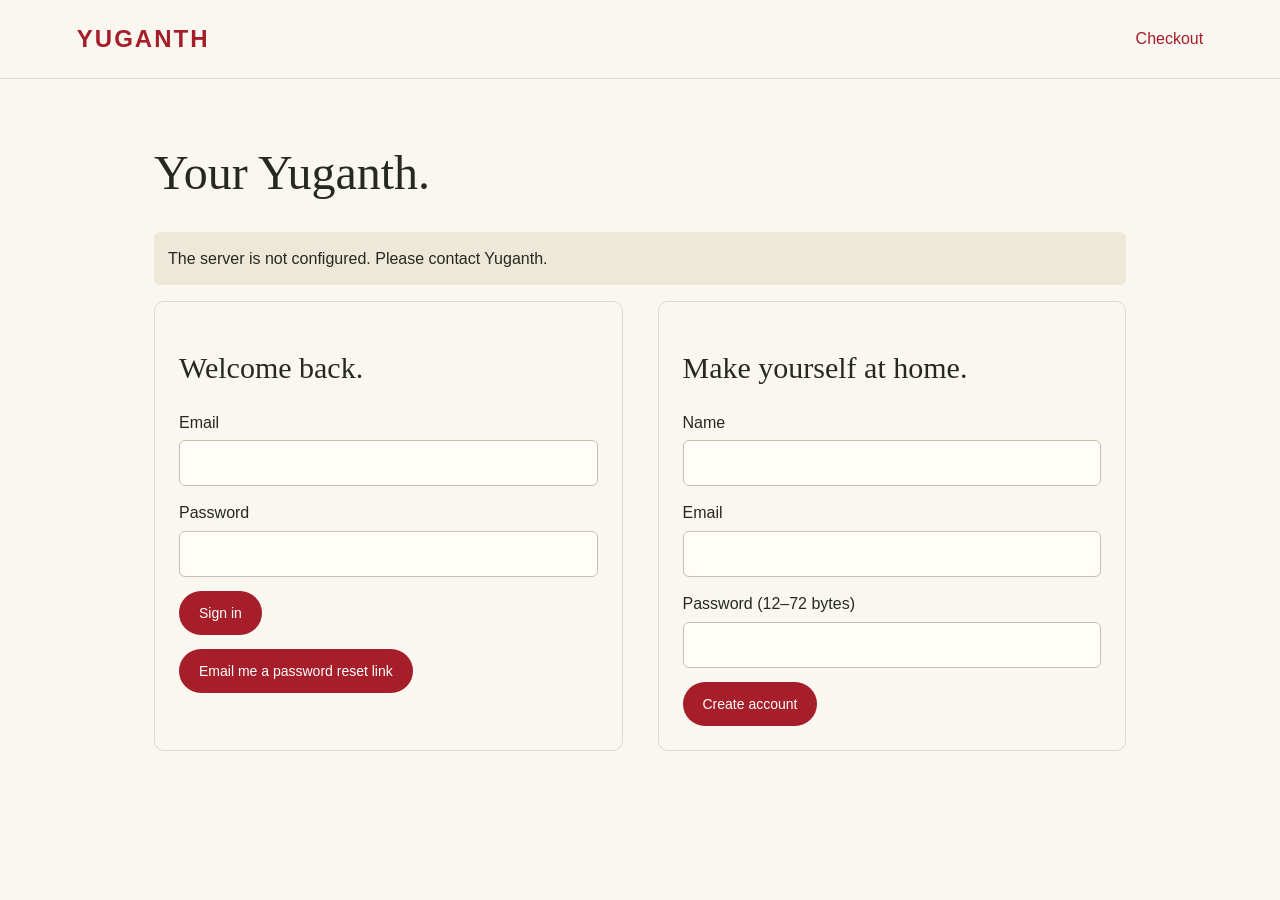
==== public/account.html @ 87b4c950 "Add responsive Yuganth storefront and PHP commerce backend handover" ====
<!doctype html><html lang="en"><head><meta charset="utf-8"><meta name="viewport" content="width=device-width,initial-scale=1"><meta name="robots" content="noindex"><title>Your account · Yuganth</title><link rel="stylesheet" href="assets/commerce.css"></head><body class="commerce-page"><header class="commerce-header"><a class="commerce-brand" href="index.html">YUGANTH</a><a href="checkout.html">Checkout</a></header><main class="commerce-main"><h1>Your Yuganth.</h1><p id="message" class="commerce-message" role="status" aria-live="polite"></p><div id="auth" class="commerce-columns"><section class="commerce-panel"><h2>Welcome back.</h2><form id="login"><label for="loginEmail">Email</label><input id="loginEmail" name="email" type="email" autocomplete="username" required><label for="loginPassword">Password</label><input id="loginPassword" name="password" type="password" autocomplete="current-password" minlength="12" maxlength="72" required><button>Sign in</button></form><button id="forgot">Email me a password reset link</button></section><section class="commerce-panel"><h2>Make yourself at home.</h2><form id="register"><label for="registerName">Name</label><input id="registerName" name="name" autocomplete="name" maxlength="120" required><label for="registerEmail">Email</label><input id="registerEmail" name="email" type="email" autocomplete="email" required><label for="registerPassword">Password (12–72 bytes)</label><input id="registerPassword" name="password" type="password" autocomplete="new-password" minlength="12" maxlength="72" required><button>Create account</button></form></section></div><form id="reset" class="commerce-panel" hidden><h2>Choose a new password.</h2><label for="newPassword">New password</label><input id="newPassword" name="password" type="password" autocomplete="new-password" minlength="12" maxlength="72" required><button>Save password</button></form><section id="profile" hidden><p id="greeting"></p><a id="adminLink" href="admin.html" hidden>Open store administration</a><button id="logout">Sign out</button><section class="commerce-panel" id="ordersSection"><h2>Your orders</h2><div id="orders"></div></section><section class="commerce-panel" id="addressesSection"><h2>Saved addresses</h2><div id="addresses"></div><form id="addressForm"><label for="addressName">Recipient name</label><input id="addressName" name="name" autocomplete="name" maxlength="120" required><label for="addressPhone">Mobile number</label><input id="addressPhone" name="phone" autocomplete="tel-national" inputmode="tel" pattern="[6-9][0-9]{9}" maxlength="10" required><label for="addressLine1">Address</label><input id="addressLine1" name="line1" autocomplete="address-line1" maxlength="200" required><label for="addressLine2">Address line 2</label><input id="addressLine2" name="line2" autocomplete="address-line2" maxlength="200"><label for="addressCity">City</label><input id="addressCity" name="city" autocomplete="address-level2" maxlength="100" required><label for="addressState">State</label><input id="addressState" name="state" autocomplete="address-level1" maxlength="100" required><label for="addressPincode">Postcode</label><input id="addressPincode" name="pincode" autocomplete="postal-code" inputmode="numeric" pattern="[1-9][0-9]{5}" maxlength="6" required><button>Save address</button></form></section></section></main><script src="assets/api.js"></script><script src="assets/account.js"></script></body></html>
---- public/assets/commerce.css ----
body.commerce-page{background:#faf7f0;color:#25291f;font:16px/1.6 Arial,sans-serif;margin:0}.commerce-page *{box-sizing:border-box}.commerce-header{display:flex;align-items:center;justify-content:space-between;padding:20px 6%;border-bottom:1px solid #dedacb;gap:20px}.commerce-header a{color:#a51e29;text-decoration:none}.commerce-brand{font-size:24px;font-weight:900;letter-spacing:2px}.commerce-main{max-width:1100px;margin:auto;padding:35px 5% 70px}.commerce-main h1{font:48px/1.1 Georgia,serif}.commerce-main h2{font:30px Georgia,serif}.commerce-main label{display:block;margin:14px 0 5px}.commerce-main input,.commerce-main select,.commerce-main textarea{display:block;width:100%;padding:12px;border:1px solid #c8c1b1;border-radius:6px;background:#fffdf8;font:16px Arial,sans-serif;min-height:46px}.commerce-main input[type=checkbox]{width:24px;min-height:24px}.commerce-main button,.commerce-main .button{display:inline-block;min-height:44px;background:#a51e29;color:white;border:0;border-radius:25px;padding:12px 20px;font:14px Arial,sans-serif;cursor:pointer;text-decoration:none;margin-top:14px}.commerce-main button:disabled{opacity:.45;cursor:not-allowed}.commerce-main a{color:#a51e29}.commerce-columns{display:grid;grid-template-columns:1fr 1fr;gap:35px}.commerce-panel{padding:24px;border:1px solid #dedacb;border-radius:10px;margin-bottom:24px}.commerce-message{padding:14px;background:#eee8d8;border-radius:6px;overflow-wrap:anywhere}.commerce-message:empty{display:none}.order-card{padding:18px 0;border-bottom:1px solid #d6cebc;overflow-wrap:anywhere}.line-row{display:flex;justify-content:space-between;gap:15px;padding:12px 0;border-bottom:1px solid #dedacb}.commerce-main .small{font-size:13px;color:#626454}.commerce-main table{border-collapse:collapse;width:100%}.commerce-main td,.commerce-main th{padding:12px 8px;text-align:left;border-bottom:1px solid #dedacb;white-space:nowrap}.table-scroll{overflow:auto}.commerce-main :focus-visible{outline:3px solid #dc9d19;outline-offset:3px}.chat-link{position:fixed;bottom:18px;right:18px;background:#25291f;color:#fff;padding:12px 20px;border-radius:25px;z-index:16}@media(max-width:700px){.commerce-columns{grid-template-columns:1fr;gap:12px}.commerce-main{padding:25px 5% 50px}.commerce-main h1{font-size:37px}.commerce-panel{padding:18px}.commerce-header{padding:16px 5%;font-size:13px}.commerce-brand{font-size:21px}}
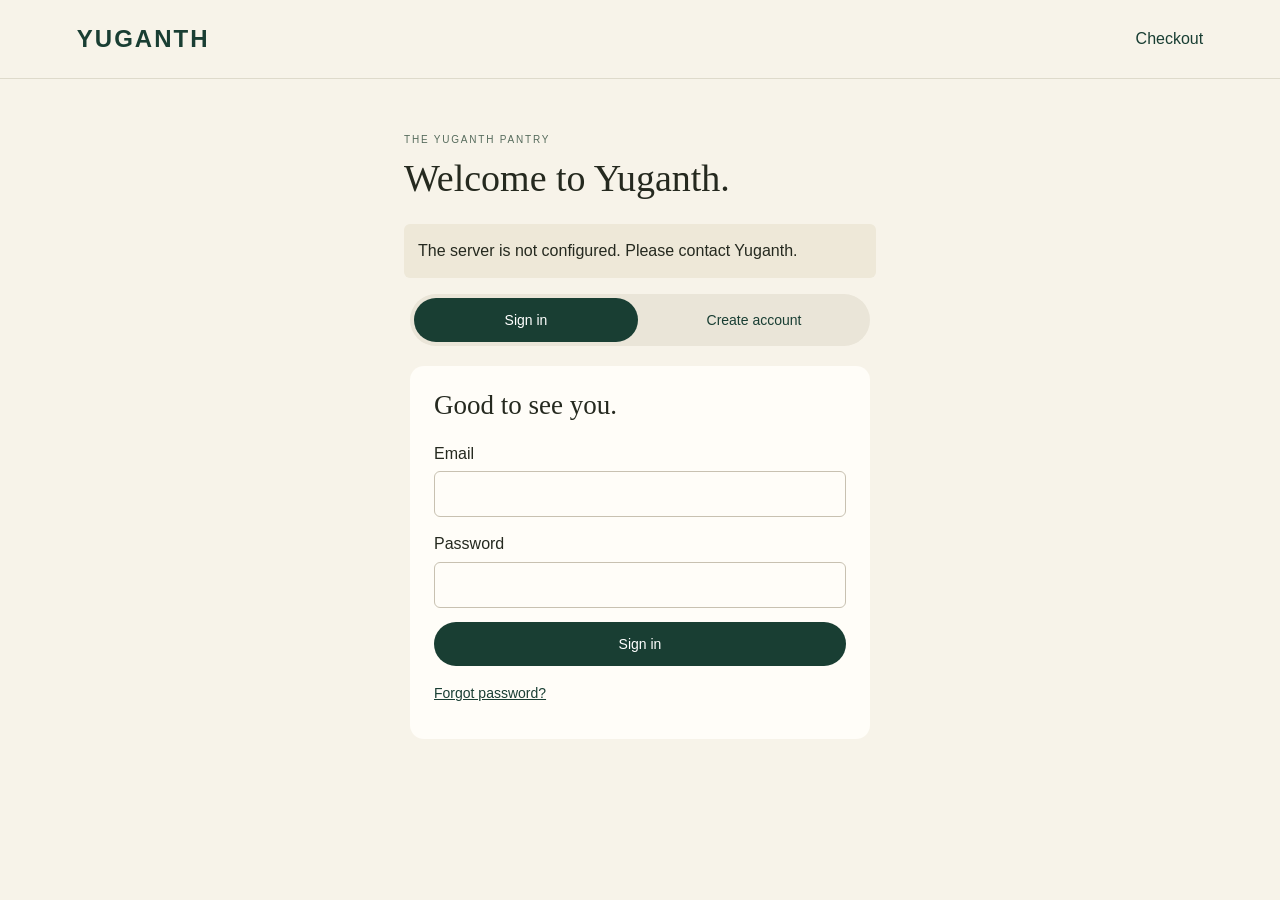
==== commit e258af08: "Add pack-size management, compact account and checkout, and reset email delivery" ====
--- a/public/account.html
+++ b/public/account.html
@@ -1 +1 @@
-<!doctype html><html lang="en"><head><meta charset="utf-8"><meta name="viewport" content="width=device-width,initial-scale=1"><meta name="robots" content="noindex"><title>Your account · Yuganth</title><link rel="stylesheet" href="assets/commerce.css"></head><body class="commerce-page"><header class="commerce-header"><a class="commerce-brand" href="index.html">YUGANTH</a><a href="checkout.html">Checkout</a></header><main class="commerce-main"><h1>Your Yuganth.</h1><p id="message" class="commerce-message" role="status" aria-live="polite"></p><div id="auth" class="commerce-columns"><section class="commerce-panel"><h2>Welcome back.</h2><form id="login"><label for="loginEmail">Email</label><input id="loginEmail" name="email" type="email" autocomplete="username" required><label for="loginPassword">Password</label><input id="loginPassword" name="password" type="password" autocomplete="current-password" minlength="12" maxlength="72" required><button>Sign in</button></form><button id="forgot">Email me a password reset link</button></section><section class="commerce-panel"><h2>Make yourself at home.</h2><form id="register"><label for="registerName">Name</label><input id="registerName" name="name" autocomplete="name" maxlength="120" required><label for="registerEmail">Email</label><input id="registerEmail" name="email" type="email" autocomplete="email" required><label for="registerPassword">Password (12–72 bytes)</label><input id="registerPassword" name="password" type="password" autocomplete="new-password" minlength="12" maxlength="72" required><button>Create account</button></form></section></div><form id="reset" class="commerce-panel" hidden><h2>Choose a new password.</h2><label for="newPassword">New password</label><input id="newPassword" name="password" type="password" autocomplete="new-password" minlength="12" maxlength="72" required><button>Save password</button></form><section id="profile" hidden><p id="greeting"></p><a id="adminLink" href="admin.html" hidden>Open store administration</a><button id="logout">Sign out</button><section class="commerce-panel" id="ordersSection"><h2>Your orders</h2><div id="orders"></div></section><section class="commerce-panel" id="addressesSection"><h2>Saved addresses</h2><div id="addresses"></div><form id="addressForm"><label for="addressName">Recipient name</label><input id="addressName" name="name" autocomplete="name" maxlength="120" required><label for="addressPhone">Mobile number</label><input id="addressPhone" name="phone" autocomplete="tel-national" inputmode="tel" pattern="[6-9][0-9]{9}" maxlength="10" required><label for="addressLine1">Address</label><input id="addressLine1" name="line1" autocomplete="address-line1" maxlength="200" required><label for="addressLine2">Address line 2</label><input id="addressLine2" name="line2" autocomplete="address-line2" maxlength="200"><label for="addressCity">City</label><input id="addressCity" name="city" autocomplete="address-level2" maxlength="100" required><label for="addressState">State</label><input id="addressState" name="state" autocomplete="address-level1" maxlength="100" required><label for="addressPincode">Postcode</label><input id="addressPincode" name="pincode" autocomplete="postal-code" inputmode="numeric" pattern="[1-9][0-9]{5}" maxlength="6" required><button>Save address</button></form></section></section></main><script src="assets/api.js"></script><script src="assets/account.js"></script></body></html>
+<!doctype html><html lang="en"><head><meta charset="utf-8"><meta name="viewport" content="width=device-width,initial-scale=1"><meta name="robots" content="noindex"><title>Your account · Yuganth</title><link rel="stylesheet" href="assets/commerce.css"></head><body class="commerce-page account-page"><header class="commerce-header"><a class="commerce-brand" href="index.html">YUGANTH</a><a href="checkout.html">Checkout</a></header><main class="commerce-main"><p class="account-eyebrow">THE YUGANTH PANTRY</p><h1>Welcome to Yuganth.</h1><p id="message" class="commerce-message" role="status" aria-live="polite"></p><div id="auth" class="auth-shell"><div class="auth-tabs" role="tablist" aria-label="Your account"><button type="button" id="signInTab" role="tab" aria-selected="true" aria-controls="signInPanel">Sign in</button><button type="button" id="signUpTab" role="tab" aria-selected="false" aria-controls="signUpPanel">Create account</button></div><section id="signInPanel" role="tabpanel" aria-labelledby="signInTab" class="commerce-panel"><h2>Good to see you.</h2><form id="login"><label for="loginEmail">Email</label><input id="loginEmail" name="email" type="email" autocomplete="username" required><label for="loginPassword">Password</label><input id="loginPassword" name="password" type="password" autocomplete="current-password" minlength="12" maxlength="72" required><button>Sign in</button></form><button id="forgot">Forgot password?</button></section><section id="signUpPanel" role="tabpanel" aria-labelledby="signUpTab" class="commerce-panel" hidden><h2>A little more flavour.</h2><form id="register"><label for="registerName">Name</label><input id="registerName" name="name" autocomplete="name" maxlength="120" required><label for="registerEmail">Email</label><input id="registerEmail" name="email" type="email" autocomplete="email" required><label for="registerPassword">Password (at least 12 characters)</label><input id="registerPassword" name="password" type="password" autocomplete="new-password" minlength="12" maxlength="72" required><button>Create account</button></form></section></div><form id="reset" class="commerce-panel" hidden><h2>Choose a new password.</h2><label for="newPassword">New password</label><input id="newPassword" name="password" type="password" autocomplete="new-password" minlength="12" maxlength="72" required><button>Save password</button></form><section id="profile" hidden><p id="greeting"></p><a id="adminLink" href="admin.html" hidden>Open store administration</a><button id="logout">Sign out</button><section class="commerce-panel" id="ordersSection"><h2>Your orders</h2><div id="orders"></div></section><section class="commerce-panel" id="addressesSection"><h2>Saved addresses</h2><div id="addresses"></div><form id="addressForm"><label for="addressName">Recipient name</label><input id="addressName" name="name" autocomplete="name" maxlength="120" required><label for="addressPhone">Mobile number</label><input id="addressPhone" name="phone" autocomplete="tel-national" inputmode="tel" pattern="[6-9][0-9]{9}" maxlength="10" required><label for="addressLine1">Address</label><input id="addressLine1" name="line1" autocomplete="address-line1" maxlength="200" required><label for="addressLine2">Address line 2</label><input id="addressLine2" name="line2" autocomplete="address-line2" maxlength="200"><label for="addressCity">City</label><input id="addressCity" name="city" autocomplete="address-level2" maxlength="100" required><label for="addressState">State</label><input id="addressState" name="state" autocomplete="address-level1" maxlength="100" required><label for="addressPincode">Postcode</label><input id="addressPincode" name="pincode" autocomplete="postal-code" inputmode="numeric" pattern="[1-9][0-9]{5}" maxlength="6" required><button>Save address</button></form></section></section></main><script src="assets/api.js"></script><script src="assets/account.js?v=ux-20261029"></script></body></html>
--- a/public/assets/commerce.css
+++ b/public/assets/commerce.css
@@ -1 +1,19 @@
-body.commerce-page{background:#faf7f0;color:#25291f;font:16px/1.6 Arial,sans-serif;margin:0}.commerce-page *{box-sizing:border-box}.commerce-header{display:flex;align-items:center;justify-content:space-between;padding:20px 6%;border-bottom:1px solid #dedacb;gap:20px}.commerce-header a{color:#a51e29;text-decoration:none}.commerce-brand{font-size:24px;font-weight:900;letter-spacing:2px}.commerce-main{max-width:1100px;margin:auto;padding:35px 5% 70px}.commerce-main h1{font:48px/1.1 Georgia,serif}.commerce-main h2{font:30px Georgia,serif}.commerce-main label{display:block;margin:14px 0 5px}.commerce-main input,.commerce-main select,.commerce-main textarea{display:block;width:100%;padding:12px;border:1px solid #c8c1b1;border-radius:6px;background:#fffdf8;font:16px Arial,sans-serif;min-height:46px}.commerce-main input[type=checkbox]{width:24px;min-height:24px}.commerce-main button,.commerce-main .button{display:inline-block;min-height:44px;background:#a51e29;color:white;border:0;border-radius:25px;padding:12px 20px;font:14px Arial,sans-serif;cursor:pointer;text-decoration:none;margin-top:14px}.commerce-main button:disabled{opacity:.45;cursor:not-allowed}.commerce-main a{color:#a51e29}.commerce-columns{display:grid;grid-template-columns:1fr 1fr;gap:35px}.commerce-panel{padding:24px;border:1px solid #dedacb;border-radius:10px;margin-bottom:24px}.commerce-message{padding:14px;background:#eee8d8;border-radius:6px;overflow-wrap:anywhere}.commerce-message:empty{display:none}.order-card{padding:18px 0;border-bottom:1px solid #d6cebc;overflow-wrap:anywhere}.line-row{display:flex;justify-content:space-between;gap:15px;padding:12px 0;border-bottom:1px solid #dedacb}.commerce-main .small{font-size:13px;color:#626454}.commerce-main table{border-collapse:collapse;width:100%}.commerce-main td,.commerce-main th{padding:12px 8px;text-align:left;border-bottom:1px solid #dedacb;white-space:nowrap}.table-scroll{overflow:auto}.commerce-main :focus-visible{outline:3px solid #dc9d19;outline-offset:3px}.chat-link{position:fixed;bottom:18px;right:18px;background:#25291f;color:#fff;padding:12px 20px;border-radius:25px;z-index:16}@media(max-width:700px){.commerce-columns{grid-template-columns:1fr;gap:12px}.commerce-main{padding:25px 5% 50px}.commerce-main h1{font-size:37px}.commerce-panel{padding:18px}.commerce-header{padding:16px 5%;font-size:13px}.commerce-brand{font-size:21px}}
+body.commerce-page{background:#f7f3e9;color:#25291f;font:16px/1.6 Arial,sans-serif;margin:0}.commerce-page *{box-sizing:border-box}.commerce-header{display:flex;align-items:center;justify-content:space-between;padding:20px 6%;border-bottom:1px solid #dedacb;gap:20px}.commerce-header a{color:#193e33;text-decoration:none}.commerce-brand{font-size:24px;font-weight:900;letter-spacing:2px}.commerce-main{max-width:1100px;margin:auto;padding:35px 5% 70px}.commerce-main h1{font:48px/1.1 Georgia,serif}.commerce-main h2{font:30px Georgia,serif}.commerce-main label{display:block;margin:14px 0 5px}.commerce-main input,.commerce-main select,.commerce-main textarea{display:block;width:100%;padding:12px;border:1px solid #c8c1b1;border-radius:6px;background:#fffdf8;font:16px Arial,sans-serif;min-height:46px}.commerce-main input[type=checkbox]{width:24px;min-height:24px}.commerce-main button,.commerce-main .button{display:inline-block;min-height:44px;background:#193e33;color:white;border:0;border-radius:25px;padding:12px 20px;font:14px Arial,sans-serif;cursor:pointer;text-decoration:none;margin-top:14px}.commerce-main button:disabled{opacity:.45;cursor:not-allowed}.commerce-main a{color:#193e33}.commerce-columns{display:grid;grid-template-columns:1fr 1fr;gap:35px}.commerce-panel{padding:24px;border:1px solid #dedacb;border-radius:10px;margin-bottom:24px}.commerce-message{padding:14px;background:#eee8d8;border-radius:6px;overflow-wrap:anywhere}.commerce-message:empty{display:none}.order-card{padding:18px 0;border-bottom:1px solid #d6cebc;overflow-wrap:anywhere}.line-row{display:flex;justify-content:space-between;gap:15px;padding:12px 0;border-bottom:1px solid #dedacb}.commerce-main .small{font-size:13px;color:#626454}.commerce-main table{border-collapse:collapse;width:100%}.commerce-main td,.commerce-main th{padding:12px 8px;text-align:left;border-bottom:1px solid #dedacb;white-space:nowrap}.table-scroll{overflow:auto}.commerce-main :focus-visible{outline:3px solid #dc9d19;outline-offset:3px}.chat-link{position:fixed;bottom:18px;right:18px;background:#25291f;color:#fff;padding:12px 20px;border-radius:25px;z-index:16}@media(max-width:700px){.commerce-columns{grid-template-columns:1fr;gap:12px}.commerce-main{padding:25px 5% 50px}.commerce-main h1{font-size:37px}.commerce-panel{padding:18px}.commerce-header{padding:16px 5%;font-size:13px}.commerce-brand{font-size:21px}}
+
+#productsAdmin{display:grid;grid-template-columns:1fr 1fr;gap:20px}#productsAdmin form{margin:0;padding:16px}#productsAdmin h3{font:24px Georgia,serif}#productsAdmin textarea{min-height:100px}@media(max-width:700px){#productsAdmin{grid-template-columns:1fr}}
+
+.product-editor{border:1px solid #dedacb;border-radius:7px;background:#fffaf0}.product-editor>summary{cursor:pointer;padding:16px;min-height:54px;font-size:14px}.product-editor form{border:0}#variants input[type=checkbox]{margin:auto}
+
+.product-editor form{overflow-wrap:anywhere}.product-editor input,.product-editor select,.product-editor textarea{max-width:100%}#reviewsAdmin button{margin:5px}input[type="color"]{min-height:44px}
+
+[hidden]{display:none!important}
+
+.auth-popup{box-sizing:border-box;border:1px solid #dedacb;border-radius:18px;padding:0;width:min(460px,94vw);max-width:94vw;max-height:92dvh;background:#f7f3e9;color:#193e33;overflow:hidden}
+.auth-popup::backdrop{background:#071e16aa;backdrop-filter:blur(5px)}.auth-popup iframe{display:block;border:0;width:100%;height:min(620px,86dvh);background:#f7f3e9}
+.auth-popup .auth-close{position:absolute;z-index:2;right:10px;top:8px;min-width:44px;min-height:44px;border:0;background:transparent;color:#193e33;font:28px Arial;cursor:pointer}
+
+.account-page .commerce-main{max-width:600px}.account-page h1{font-size:38px;margin:10px 0 24px}.account-eyebrow{font-size:10px;letter-spacing:.18em;color:#566b5c;margin-top:18px}
+.auth-shell{max-width:460px;margin:auto}.auth-tabs{display:flex;gap:4px;padding:4px;background:#eae5d8;border-radius:30px;margin-bottom:20px}.commerce-main .auth-tabs button{flex:1;margin:0;background:transparent;color:#193e33}.commerce-main .auth-tabs button[aria-selected=true]{background:#193e33;color:#fff}.auth-shell .commerce-panel{background:#fffdf8;border:0;padding:24px;border-radius:14px}.auth-shell h2{font-size:27px;margin:0 0 20px}.auth-shell form>button{width:100%}.commerce-main #forgot{background:none;color:#193e33;text-decoration:underline;padding-left:0;margin-top:5px}.embedded-account .commerce-header{display:none}.embedded-account .commerce-main{padding:34px 22px 16px}.embedded-account h1{font-size:28px}.embedded-account .auth-shell .commerce-panel{padding:0;background:transparent}.embedded-account .account-eyebrow{margin-top:0}
+.form-grid{display:grid;grid-template-columns:1fr 1fr;gap:0 16px}.check-label{display:flex!important;align-items:center;gap:10px}.variant-create{padding:16px;background:#eee8d8;border-radius:8px;margin-bottom:20px}.variant-create summary{cursor:pointer;min-height:44px;display:flex;align-items:center}
+.checkout-page .commerce-main{max-width:1050px}.checkout-page h1{font-size:40px;margin:16px 0}.checkout-intro{color:#626454;font-size:14px;margin-bottom:25px}.checkout-page .commerce-columns{grid-template-columns:minmax(0,1.25fr) minmax(0,1fr);gap:24px;align-items:start}.checkout-page .commerce-panel{background:#fffdf8;border:0;border-radius:14px;padding:26px}.checkout-page .commerce-panel h2{font-size:25px;margin:0 0 18px}.checkout-summary{position:sticky;top:20px}.checkout-page #quote{background:#e8e4d6;color:#193e33;width:100%}.checkout-page #place,.checkout-page #payment button{width:100%;min-height:50px}.checkout-page .line-row:last-child{font-weight:700}.checkout-account{display:flex;align-items:center;justify-content:space-between;gap:12px;padding:14px 18px;background:#ece6d6;border-radius:10px;margin-bottom:24px;font-size:14px}.checkout-account a{font-weight:700;text-decoration:underline;white-space:nowrap}.checkout-page details{margin-top:16px}.checkout-page summary{cursor:pointer;padding:8px 0}.checkout-page #checkoutForm>label:first-child{margin-top:0}
+@media(max-width:700px){.checkout-page .commerce-columns{grid-template-columns:1fr}.checkout-summary{position:static;grid-row:1}.checkout-page .commerce-panel{padding:20px}.checkout-page h1{font-size:34px}.form-grid{gap:0 12px}.account-page h1{font-size:32px}.checkout-account{align-items:flex-start}.checkout-summary #summary .line-row{font-size:14px}.checkout-page .commerce-main{padding-top:22px}}
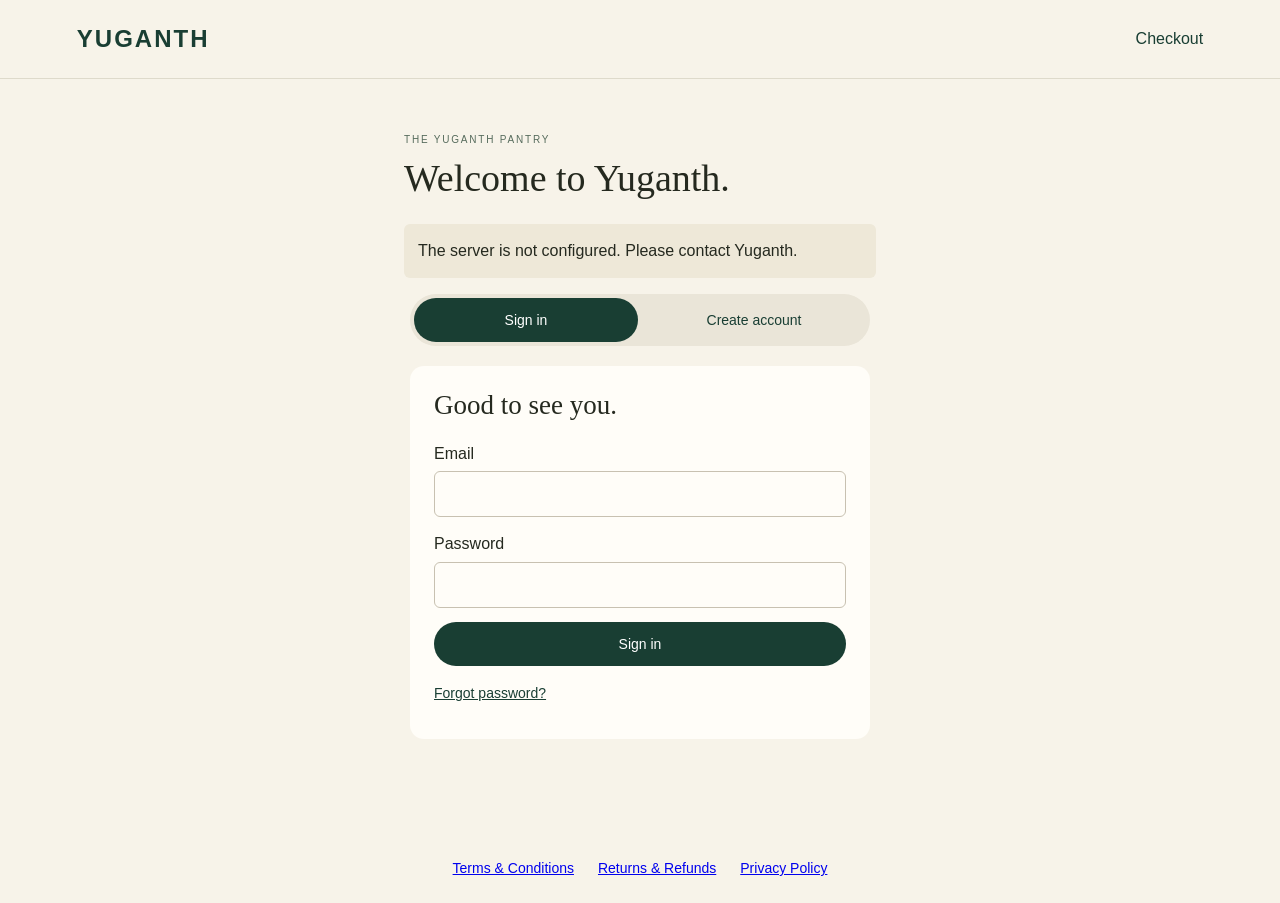
==== commit f5faaf56: "Publish Yuganth terms and privacy policy with storefront links" ====
--- a/public/account.html
+++ b/public/account.html
@@ -1 +1,2 @@
-<!doctype html><html lang="en"><head><meta charset="utf-8"><meta name="viewport" content="width=device-width,initial-scale=1"><meta name="robots" content="noindex"><title>Your account · Yuganth</title><link rel="stylesheet" href="assets/commerce.css"></head><body class="commerce-page account-page"><header class="commerce-header"><a class="commerce-brand" href="index.html">YUGANTH</a><a href="checkout.html">Checkout</a></header><main class="commerce-main"><p class="account-eyebrow">THE YUGANTH PANTRY</p><h1>Welcome to Yuganth.</h1><p id="message" class="commerce-message" role="status" aria-live="polite"></p><div id="auth" class="auth-shell"><div class="auth-tabs" role="tablist" aria-label="Your account"><button type="button" id="signInTab" role="tab" aria-selected="true" aria-controls="signInPanel">Sign in</button><button type="button" id="signUpTab" role="tab" aria-selected="false" aria-controls="signUpPanel">Create account</button></div><section id="signInPanel" role="tabpanel" aria-labelledby="signInTab" class="commerce-panel"><h2>Good to see you.</h2><form id="login"><label for="loginEmail">Email</label><input id="loginEmail" name="email" type="email" autocomplete="username" required><label for="loginPassword">Password</label><input id="loginPassword" name="password" type="password" autocomplete="current-password" minlength="12" maxlength="72" required><button>Sign in</button></form><button id="forgot">Forgot password?</button></section><section id="signUpPanel" role="tabpanel" aria-labelledby="signUpTab" class="commerce-panel" hidden><h2>A little more flavour.</h2><form id="register"><label for="registerName">Name</label><input id="registerName" name="name" autocomplete="name" maxlength="120" required><label for="registerEmail">Email</label><input id="registerEmail" name="email" type="email" autocomplete="email" required><label for="registerPassword">Password (at least 12 characters)</label><input id="registerPassword" name="password" type="password" autocomplete="new-password" minlength="12" maxlength="72" required><button>Create account</button></form></section></div><form id="reset" class="commerce-panel" hidden><h2>Choose a new password.</h2><label for="newPassword">New password</label><input id="newPassword" name="password" type="password" autocomplete="new-password" minlength="12" maxlength="72" required><button>Save password</button></form><section id="profile" hidden><p id="greeting"></p><a id="adminLink" href="admin.html" hidden>Open store administration</a><button id="logout">Sign out</button><section class="commerce-panel" id="ordersSection"><h2>Your orders</h2><div id="orders"></div></section><section class="commerce-panel" id="addressesSection"><h2>Saved addresses</h2><div id="addresses"></div><form id="addressForm"><label for="addressName">Recipient name</label><input id="addressName" name="name" autocomplete="name" maxlength="120" required><label for="addressPhone">Mobile number</label><input id="addressPhone" name="phone" autocomplete="tel-national" inputmode="tel" pattern="[6-9][0-9]{9}" maxlength="10" required><label for="addressLine1">Address</label><input id="addressLine1" name="line1" autocomplete="address-line1" maxlength="200" required><label for="addressLine2">Address line 2</label><input id="addressLine2" name="line2" autocomplete="address-line2" maxlength="200"><label for="addressCity">City</label><input id="addressCity" name="city" autocomplete="address-level2" maxlength="100" required><label for="addressState">State</label><input id="addressState" name="state" autocomplete="address-level1" maxlength="100" required><label for="addressPincode">Postcode</label><input id="addressPincode" name="pincode" autocomplete="postal-code" inputmode="numeric" pattern="[1-9][0-9]{5}" maxlength="6" required><button>Save address</button></form></section></section></main><script src="assets/api.js"></script><script src="assets/account.js?v=ux-20261029"></script></body></html>
+<!doctype html><html lang="en"><head><meta charset="utf-8"><meta name="viewport" content="width=device-width,initial-scale=1"><meta name="robots" content="noindex"><title>Your account · Yuganth</title><link rel="stylesheet" href="assets/commerce.css"></head><body class="commerce-page account-page"><header class="commerce-header"><a class="commerce-brand" href="index.html">YUGANTH</a><a href="checkout.html">Checkout</a></header><main class="commerce-main"><p class="account-eyebrow">THE YUGANTH PANTRY</p><h1>Welcome to Yuganth.</h1><p id="message" class="commerce-message" role="status" aria-live="polite"></p><div id="auth" class="auth-shell"><div class="auth-tabs" role="tablist" aria-label="Your account"><button type="button" id="signInTab" role="tab" aria-selected="true" aria-controls="signInPanel">Sign in</button><button type="button" id="signUpTab" role="tab" aria-selected="false" aria-controls="signUpPanel">Create account</button></div><section id="signInPanel" role="tabpanel" aria-labelledby="signInTab" class="commerce-panel"><h2>Good to see you.</h2><form id="login"><label for="loginEmail">Email</label><input id="loginEmail" name="email" type="email" autocomplete="username" required><label for="loginPassword">Password</label><input id="loginPassword" name="password" type="password" autocomplete="current-password" minlength="12" maxlength="72" required><button>Sign in</button></form><button id="forgot">Forgot password?</button></section><section id="signUpPanel" role="tabpanel" aria-labelledby="signUpTab" class="commerce-panel" hidden><h2>A little more flavour.</h2><form id="register"><label for="registerName">Name</label><input id="registerName" name="name" autocomplete="name" maxlength="120" required><label for="registerEmail">Email</label><input id="registerEmail" name="email" type="email" autocomplete="email" required><label for="registerPassword">Password (at least 12 characters)</label><input id="registerPassword" name="password" type="password" autocomplete="new-password" minlength="12" maxlength="72" required><p class="small">By creating an account, you agree to the <a href="terms-and-conditions.html">Terms and Conditions</a>. Read our <a href="privacy-policy.html">Privacy Policy</a> for how we handle your information.</p><button>Create account</button></form></section></div><form id="reset" class="commerce-panel" hidden><h2>Choose a new password.</h2><label for="newPassword">New password</label><input id="newPassword" name="password" type="password" autocomplete="new-password" minlength="12" maxlength="72" required><button>Save password</button></form><section id="profile" hidden><p id="greeting"></p><a id="adminLink" href="admin.html" hidden>Open store administration</a><button id="logout">Sign out</button><section class="commerce-panel" id="ordersSection"><h2>Your orders</h2><div id="orders"></div></section><section class="commerce-panel" id="addressesSection"><h2>Saved addresses</h2><div id="addresses"></div><form id="addressForm"><label for="addressName">Recipient name</label><input id="addressName" name="name" autocomplete="name" maxlength="120" required><label for="addressPhone">Mobile number</label><input id="addressPhone" name="phone" autocomplete="tel-national" inputmode="tel" pattern="[6-9][0-9]{9}" maxlength="10" required><label for="addressLine1">Address</label><input id="addressLine1" name="line1" autocomplete="address-line1" maxlength="200" required><label for="addressLine2">Address line 2</label><input id="addressLine2" name="line2" autocomplete="address-line2" maxlength="200"><label for="addressCity">City</label><input id="addressCity" name="city" autocomplete="address-level2" maxlength="100" required><label for="addressState">State</label><input id="addressState" name="state" autocomplete="address-level1" maxlength="100" required><label for="addressPincode">Postcode</label><input id="addressPincode" name="pincode" autocomplete="postal-code" inputmode="numeric" pattern="[1-9][0-9]{5}" maxlength="6" required><button>Save address</button></form></section></section></main><nav aria-label="Legal information" style="display:flex;flex-wrap:wrap;justify-content:center;gap:12px 24px;padding:24px;font:14px/1.6 Arial,sans-serif"><a href="terms-and-conditions.html">Terms &amp; Conditions</a><a href="terms-and-conditions.html#section-8">Returns &amp; Refunds</a><a href="privacy-policy.html">Privacy Policy</a></nav><script src="assets/api.js"></script><script src="assets/account.js?v=ux-20261029"></script></body></html>
+
--- a/public/assets/commerce.css
+++ b/public/assets/commerce.css
@@ -17,3 +17,5 @@
 .form-grid{display:grid;grid-template-columns:1fr 1fr;gap:0 16px}.check-label{display:flex!important;align-items:center;gap:10px}.variant-create{padding:16px;background:#eee8d8;border-radius:8px;margin-bottom:20px}.variant-create summary{cursor:pointer;min-height:44px;display:flex;align-items:center}
 .checkout-page .commerce-main{max-width:1050px}.checkout-page h1{font-size:40px;margin:16px 0}.checkout-intro{color:#626454;font-size:14px;margin-bottom:25px}.checkout-page .commerce-columns{grid-template-columns:minmax(0,1.25fr) minmax(0,1fr);gap:24px;align-items:start}.checkout-page .commerce-panel{background:#fffdf8;border:0;border-radius:14px;padding:26px}.checkout-page .commerce-panel h2{font-size:25px;margin:0 0 18px}.checkout-summary{position:sticky;top:20px}.checkout-page #quote{background:#e8e4d6;color:#193e33;width:100%}.checkout-page #place,.checkout-page #payment button{width:100%;min-height:50px}.checkout-page .line-row:last-child{font-weight:700}.checkout-account{display:flex;align-items:center;justify-content:space-between;gap:12px;padding:14px 18px;background:#ece6d6;border-radius:10px;margin-bottom:24px;font-size:14px}.checkout-account a{font-weight:700;text-decoration:underline;white-space:nowrap}.checkout-page details{margin-top:16px}.checkout-page summary{cursor:pointer;padding:8px 0}.checkout-page #checkoutForm>label:first-child{margin-top:0}
 @media(max-width:700px){.checkout-page .commerce-columns{grid-template-columns:1fr}.checkout-summary{position:static;grid-row:1}.checkout-page .commerce-panel{padding:20px}.checkout-page h1{font-size:34px}.form-grid{gap:0 12px}.account-page h1{font-size:32px}.checkout-account{align-items:flex-start}.checkout-summary #summary .line-row{font-size:14px}.checkout-page .commerce-main{padding-top:22px}}
+
+.gallery-editor{margin:24px 0;padding-top:16px;border-top:1px solid #dedacb}.gallery-editor h4{margin-bottom:8px}.gallery-editor-row{padding:12px 0;border-bottom:1px solid #dedacb;display:grid;grid-template-columns:65px minmax(0,1fr);gap:10px}.gallery-editor-row>img{width:65px;height:90px;object-fit:contain}.gallery-editor-row>div{grid-column:1/-1;display:flex;gap:7px;flex-wrap:wrap}.gallery-editor-row button{padding:10px 12px;margin:0;font-size:12px}.gallery-editor-row label{margin:0}
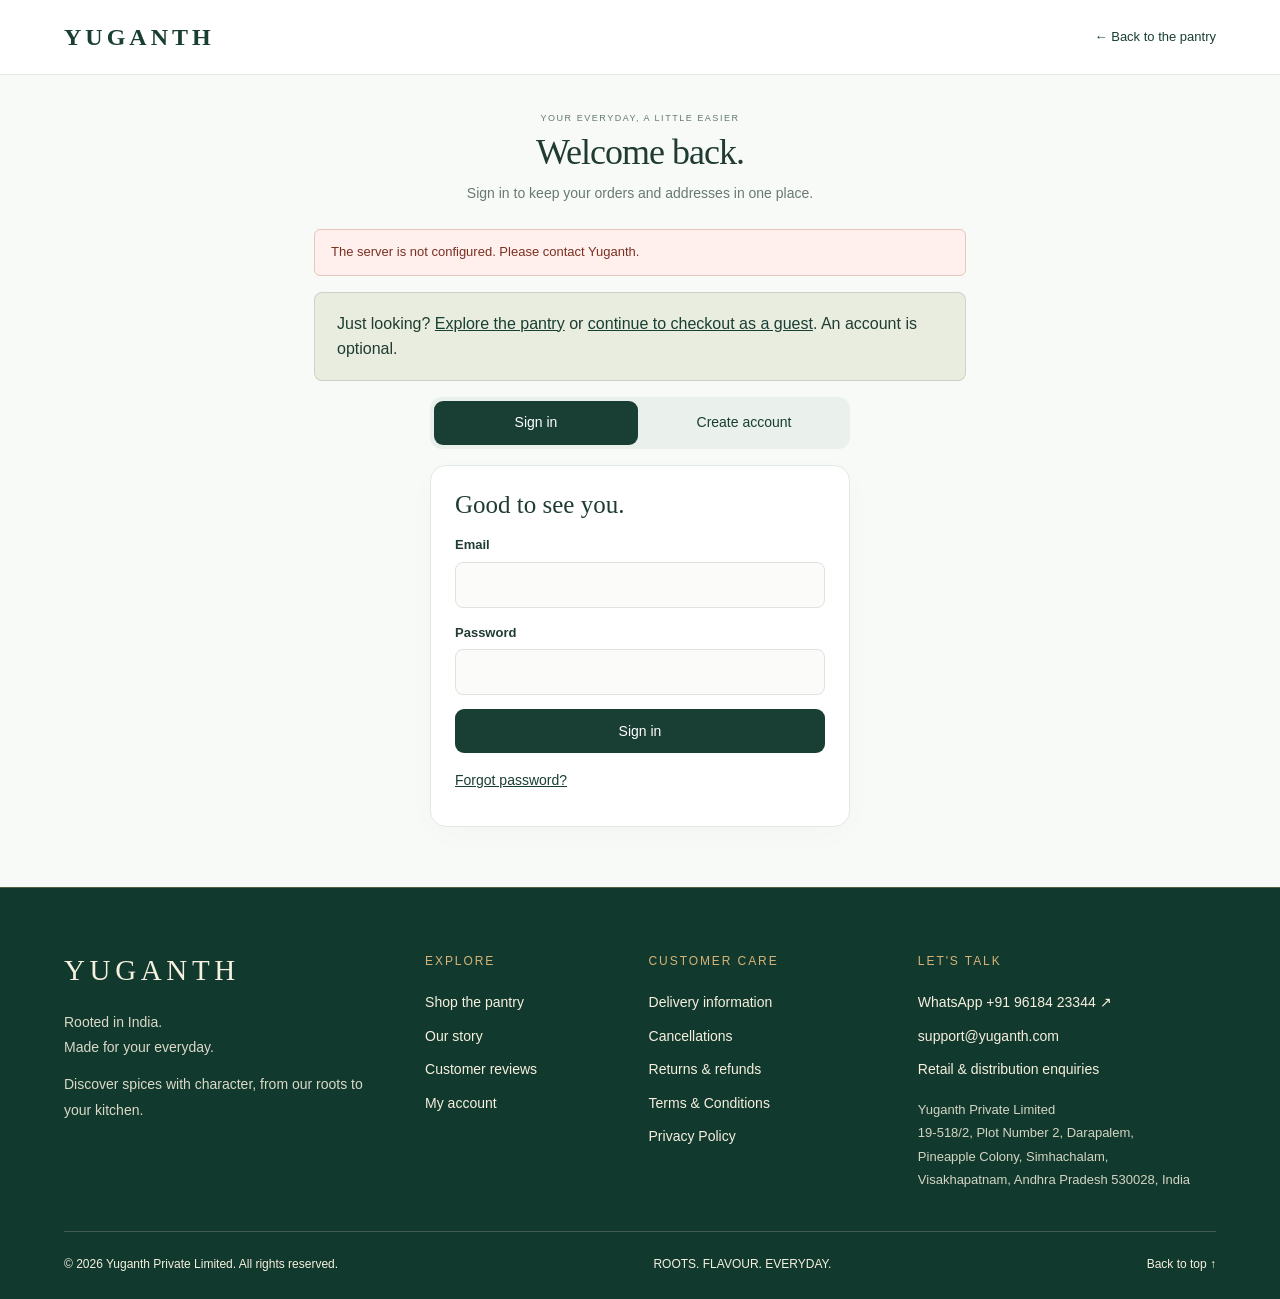
==== commit dba7f755: "Enable guest checkout and refine Yuganth footer, policies and motion" ====
--- a/public/account.html
+++ b/public/account.html
@@ -1,2 +1,17 @@
-<!doctype html><html lang="en"><head><meta charset="utf-8"><meta name="viewport" content="width=device-width,initial-scale=1"><meta name="robots" content="noindex"><title>Your account · Yuganth</title><link rel="stylesheet" href="assets/commerce.css"></head><body class="commerce-page account-page"><header class="commerce-header"><a class="commerce-brand" href="index.html">YUGANTH</a><a href="checkout.html">Checkout</a></header><main class="commerce-main"><p class="account-eyebrow">THE YUGANTH PANTRY</p><h1>Welcome to Yuganth.</h1><p id="message" class="commerce-message" role="status" aria-live="polite"></p><div id="auth" class="auth-shell"><div class="auth-tabs" role="tablist" aria-label="Your account"><button type="button" id="signInTab" role="tab" aria-selected="true" aria-controls="signInPanel">Sign in</button><button type="button" id="signUpTab" role="tab" aria-selected="false" aria-controls="signUpPanel">Create account</button></div><section id="signInPanel" role="tabpanel" aria-labelledby="signInTab" class="commerce-panel"><h2>Good to see you.</h2><form id="login"><label for="loginEmail">Email</label><input id="loginEmail" name="email" type="email" autocomplete="username" required><label for="loginPassword">Password</label><input id="loginPassword" name="password" type="password" autocomplete="current-password" minlength="12" maxlength="72" required><button>Sign in</button></form><button id="forgot">Forgot password?</button></section><section id="signUpPanel" role="tabpanel" aria-labelledby="signUpTab" class="commerce-panel" hidden><h2>A little more flavour.</h2><form id="register"><label for="registerName">Name</label><input id="registerName" name="name" autocomplete="name" maxlength="120" required><label for="registerEmail">Email</label><input id="registerEmail" name="email" type="email" autocomplete="email" required><label for="registerPassword">Password (at least 12 characters)</label><input id="registerPassword" name="password" type="password" autocomplete="new-password" minlength="12" maxlength="72" required><p class="small">By creating an account, you agree to the <a href="terms-and-conditions.html">Terms and Conditions</a>. Read our <a href="privacy-policy.html">Privacy Policy</a> for how we handle your information.</p><button>Create account</button></form></section></div><form id="reset" class="commerce-panel" hidden><h2>Choose a new password.</h2><label for="newPassword">New password</label><input id="newPassword" name="password" type="password" autocomplete="new-password" minlength="12" maxlength="72" required><button>Save password</button></form><section id="profile" hidden><p id="greeting"></p><a id="adminLink" href="admin.html" hidden>Open store administration</a><button id="logout">Sign out</button><section class="commerce-panel" id="ordersSection"><h2>Your orders</h2><div id="orders"></div></section><section class="commerce-panel" id="addressesSection"><h2>Saved addresses</h2><div id="addresses"></div><form id="addressForm"><label for="addressName">Recipient name</label><input id="addressName" name="name" autocomplete="name" maxlength="120" required><label for="addressPhone">Mobile number</label><input id="addressPhone" name="phone" autocomplete="tel-national" inputmode="tel" pattern="[6-9][0-9]{9}" maxlength="10" required><label for="addressLine1">Address</label><input id="addressLine1" name="line1" autocomplete="address-line1" maxlength="200" required><label for="addressLine2">Address line 2</label><input id="addressLine2" name="line2" autocomplete="address-line2" maxlength="200"><label for="addressCity">City</label><input id="addressCity" name="city" autocomplete="address-level2" maxlength="100" required><label for="addressState">State</label><input id="addressState" name="state" autocomplete="address-level1" maxlength="100" required><label for="addressPincode">Postcode</label><input id="addressPincode" name="pincode" autocomplete="postal-code" inputmode="numeric" pattern="[1-9][0-9]{5}" maxlength="6" required><button>Save address</button></form></section></section></main><nav aria-label="Legal information" style="display:flex;flex-wrap:wrap;justify-content:center;gap:12px 24px;padding:24px;font:14px/1.6 Arial,sans-serif"><a href="terms-and-conditions.html">Terms &amp; Conditions</a><a href="terms-and-conditions.html#section-8">Returns &amp; Refunds</a><a href="privacy-policy.html">Privacy Policy</a></nav><script src="assets/api.js"></script><script src="assets/account.js?v=ux-20261029"></script></body></html>
-
+<!doctype html>
+<html lang="en"><head><meta charset="utf-8"><meta name="viewport" content="width=device-width,initial-scale=1"><meta name="robots" content="noindex"><meta name="theme-color" content="#193e33"><title>Your account · Yuganth</title><link rel="stylesheet" href="assets/commerce.css?v=offers-profile-20261030"><link rel="stylesheet" href="assets/account.css?v=offers-profile-20261030"><link rel="stylesheet" href="assets/refinements.css?v=20261103"></head>
+<body id="top" class="commerce-page account-page">
+<header class="commerce-header"><a class="commerce-brand" href="index.html">YUGANTH</a><a href="index.html">← Back to the pantry</a></header>
+<main class="commerce-main"><div class="account-heading"><p class="account-eyebrow">YOUR EVERYDAY, A LITTLE EASIER</p><h1 id="accountTitle">Welcome back.</h1><p id="accountIntro">Sign in to keep your orders and addresses in one place.</p></div><p id="message" class="commerce-message" role="status" aria-live="polite"></p>
+<p class="guest-note">Just looking? <a href="index.html#range">Explore the pantry</a> or <a href="checkout.html">continue to checkout as a guest</a>. An account is optional.</p><div id="auth" class="auth-shell"><div class="auth-tabs" role="tablist" aria-label="Your account"><button type="button" id="signInTab" role="tab" aria-selected="true" aria-controls="signInPanel">Sign in</button><button type="button" id="signUpTab" role="tab" aria-selected="false" aria-controls="signUpPanel" tabindex="-1">Create account</button></div>
+<section id="signInPanel" role="tabpanel" aria-labelledby="signInTab" class="commerce-panel"><h2>Good to see you.</h2><form id="login"><label for="loginEmail">Email</label><input id="loginEmail" name="email" type="email" autocomplete="username" required><label for="loginPassword">Password</label><input id="loginPassword" name="password" type="password" autocomplete="current-password" minlength="12" maxlength="72" required><button>Sign in</button></form><button type="button" id="forgot">Forgot password?</button></section>
+<section id="signUpPanel" role="tabpanel" aria-labelledby="signUpTab" class="commerce-panel" hidden><h2>Make yourself at home.</h2><form id="register"><label for="registerName">Name</label><input id="registerName" name="name" autocomplete="name" maxlength="120" required><label for="registerEmail">Email</label><input id="registerEmail" name="email" type="email" autocomplete="email" required><label for="registerPassword">Password</label><input id="registerPassword" name="password" type="password" autocomplete="new-password" minlength="12" maxlength="72" aria-describedby="passwordHelp" required><p class="small" id="passwordHelp">Use at least 12 characters.</p><button>Create account</button></form></section></div>
+<form id="reset" class="commerce-panel" hidden><h2>A fresh start.</h2><label for="newPassword">New password</label><input id="newPassword" name="password" type="password" autocomplete="new-password" minlength="12" maxlength="72" required><p class="small">Use at least 12 characters.</p><button>Save new password</button></form>
+<section id="profile" hidden><nav class="account-nav" role="tablist" aria-label="Account sections"><button type="button" id="profileTab" role="tab" data-account-view="profile" aria-controls="profileSection" aria-selected="true">Profile</button><button type="button" id="ordersTab" role="tab" data-account-view="orders" aria-controls="ordersSection" aria-selected="false" tabindex="-1">Orders</button><button type="button" id="addressesTab" role="tab" data-account-view="addresses" aria-controls="addressesSection" aria-selected="false" tabindex="-1">Addresses</button></nav>
+<section id="profileSection" class="account-card" role="tabpanel" aria-labelledby="profileTab"><h2 id="greeting"></h2><p id="profileEmail" class="profile-email"></p><button type="button" id="editProfile" class="quiet-button" aria-expanded="false">Edit profile</button>
+<form id="profileForm" hidden><label for="firstName">First name</label><input id="firstName" name="first_name" maxlength="60" autocomplete="given-name" required><label for="lastName">Last name</label><input id="lastName" name="last_name" maxlength="60" autocomplete="family-name"><label for="profilePhone">Mobile number</label><input id="profilePhone" name="phone" type="tel" inputmode="numeric" autocomplete="tel-national" pattern="[6-9][0-9]{9}" maxlength="10" required><p class="small">Your email address stays unchanged.</p><button>Save changes</button><button type="button" id="cancelProfile" class="quiet-button">Cancel</button></form><a id="adminLink" class="account-admin" href="admin.html" target="_top" hidden>Store administration ↗</a><div class="profile-actions"><a href="index.html" target="_top" class="button">Continue shopping ↗</a><button type="button" id="logout" class="quiet-button">Sign out</button></div></section>
+<section class="account-card" id="ordersSection" role="tabpanel" aria-labelledby="ordersTab" hidden><div class="account-section-heading"><h2>Your orders</h2><a href="index.html#range" target="_top">Shop the pantry ↗</a></div><div id="orders"></div></section>
+<section class="account-card" id="addressesSection" role="tabpanel" aria-labelledby="addressesTab" hidden><div class="account-section-heading"><h2>Saved addresses</h2><button type="button" id="addAddress" class="quiet-button" aria-expanded="false" aria-controls="addressForm">+ Add address</button></div><div id="addresses"></div>
+<form id="addressForm" hidden><h3>Add a delivery address</h3><div class="form-grid"><div><label for="addressName">Recipient name *</label><input id="addressName" name="name" autocomplete="name" maxlength="120" required></div><div><label for="addressPhone">Mobile number *</label><div class="phone-input"><span aria-hidden="true">+91</span><input id="addressPhone" name="phone" type="tel" autocomplete="tel-national" inputmode="numeric" pattern="[6-9][0-9]{9}" minlength="10" maxlength="10" aria-describedby="phoneHelp" required></div></div></div><p id="phoneHelp" class="small">Required: a 10-digit Indian mobile number for delivery contact.</p><label for="addressLine1">House / flat and street *</label><input id="addressLine1" name="line1" autocomplete="address-line1" maxlength="200" required><label for="addressLine2">Area / landmark (optional)</label><input id="addressLine2" name="line2" autocomplete="address-line2" maxlength="200"><div class="form-grid"><div><label for="addressCity">City *</label><input id="addressCity" name="city" autocomplete="address-level2" maxlength="100" required></div><div><label for="addressState">State *</label><input id="addressState" name="state" autocomplete="address-level1" maxlength="100" required></div></div><label for="addressPincode">PIN code *</label><input id="addressPincode" name="pincode" autocomplete="postal-code" inputmode="numeric" pattern="[1-9][0-9]{5}" maxlength="6" required><div class="address-actions"><button>Save address</button><button type="button" id="cancelAddress" class="quiet-button">Cancel</button></div></form></section></section>
+</main><footer class="site-footer"><div class="footer-grid"><section><a class="footer-wordmark" href="index.html">YUGANTH</a><p>Rooted in India.<br>Made for your everyday.</p><p>Discover spices with character, from our roots to your kitchen.</p></section><section><h2>Explore</h2><a href="index.html#range">Shop the pantry</a><a href="index.html#roots">Our story</a><a href="index.html#reviews">Customer reviews</a><a href="account.html">My account</a></section><section><h2>Customer care</h2><a href="terms-and-conditions.html#section-6">Delivery information</a><a href="terms-and-conditions.html#section-7">Cancellations</a><a href="terms-and-conditions.html#section-8">Returns &amp; refunds</a><a href="terms-and-conditions.html">Terms &amp; Conditions</a><a href="privacy-policy.html">Privacy Policy</a></section><section><h2>Let's talk</h2><a href="https://wa.me/919618423344" target="_blank" rel="noopener">WhatsApp +91 96184 23344 ↗</a><a href="mailto:support@yuganth.com">support@yuganth.com</a><a href="mailto:business@yuganth.com">Retail &amp; distribution enquiries</a><address>Yuganth Private Limited<br>19-518/2, Plot Number 2, Darapalem,<br>Pineapple Colony, Simhachalam,<br>Visakhapatnam, Andhra Pradesh 530028, India</address></section></div><div class="footer-bottom"><span>© 2026 Yuganth Private Limited. All rights reserved.</span><span>ROOTS. FLAVOUR. EVERYDAY.</span><a href="#top">Back to top ↑</a></div></footer>
+<script src="assets/api.js?v=upload-feedback-20261029"></script><script src="assets/account.js?v=offers-profile-20261030"></script><script src="assets/refinements.js?v=20261103"></script></body></html>
--- a/public/assets/account.css
+++ b/public/assets/account.css
@@ -0,0 +1,9 @@
+/* Scoped to the account: storefront, checkout and admin retain their layouts. */
+body.account-page{background:#f8faf8;color:#203c32}.account-page .commerce-header{background:#fff;border-color:#e4ebe6;padding:18px max(5%,calc((100vw - 1160px)/2));font-size:13px}.account-page .commerce-brand{font-family:Georgia,serif;letter-spacing:4px;font-weight:700}.account-page .commerce-main{max-width:700px;padding:36px 24px 42px;min-width:0}.account-heading{text-align:center;margin-bottom:24px}.account-heading h1{font-size:36px;letter-spacing:-1px;margin:7px 0 10px}.account-heading>p:last-child{font-size:14px;color:#687a70;margin:0}.account-eyebrow{font-size:9px;letter-spacing:.17em;margin:0;color:#647a6b}
+.account-page .auth-shell{max-width:420px}.account-page .auth-tabs{background:#eaf0eb;border-radius:12px;margin-bottom:16px}.account-page .auth-tabs button{border-radius:9px;min-width:0}.account-page .auth-shell .commerce-panel,.account-card,.account-page #reset{background:white;border:1px solid #e2e9e3;box-shadow:0 8px 32px #203c3205;border-radius:16px;padding:24px;margin:0 0 18px}.account-page h2{font:25px/1.2 Georgia,serif;margin:0 0 14px}.account-page label{font-size:13px;font-weight:600;margin:15px 0 6px}.account-page input{background:#fbfcfa;border-color:#dce4dc;border-radius:8px}.account-page .small{font-size:12px;color:#6a7a70;line-height:1.6}.account-page button,.account-page .button{border-radius:9px;line-height:1.35}.account-page .commerce-message{font-size:13px;background:#eaf0eb;border:1px solid #dbe6de;padding:12px 16px}.account-page .commerce-message[data-error=true]{background:#fff0ed;border-color:#e7c5bc;color:#7a3021}
+.account-nav{display:grid;grid-template-columns:repeat(3,minmax(0,1fr));gap:4px;background:#eaf0eb;padding:4px;border-radius:12px;margin-bottom:16px}.account-page .account-nav button{background:transparent;color:#4f6859;margin:0;padding:12px 4px;min-width:0}.account-page .account-nav button[aria-selected=true]{background:white;color:#193e33;box-shadow:0 2px 8px #173b3010}#profileSection{text-align:center;padding:30px 24px}.profile-icon{display:grid;place-items:center;width:54px;height:54px;background:#edf3ed;border:1px solid #dce8dc;color:#193e33;border-radius:50%;margin:0 auto 16px;font:26px Georgia,serif}.profile-email{font-size:14px;color:#536b5c;overflow-wrap:anywhere;margin:6px 0 16px}.profile-actions{display:flex;align-items:center;justify-content:center;gap:12px;flex-wrap:wrap;margin-top:12px}.account-page .quiet-button{background:transparent;color:#486451;border:1px solid #dce5dc}.account-admin{display:block;font-size:13px;margin:18px 0}.account-section-heading{display:flex;align-items:center;justify-content:space-between;gap:14px;flex-wrap:wrap;margin-bottom:14px}.account-section-heading h2{margin:0}.account-section-heading a{font-size:12px}.account-section-heading button{margin:0;font-size:12px}
+.account-page .order-card{border:1px solid #e1e9e2;border-radius:10px;padding:16px;margin-top:12px;font-size:13px}.account-page .order-card p{margin:8px 0}.account-page .order-card button{margin:8px 8px 0 0;padding:10px 12px;font-size:12px}.order-number{font-size:11px;color:#708074}.order-status{display:flex;align-items:center;justify-content:space-between;gap:10px;font-size:14px}.order-status span:first-child{text-transform:capitalize}.order-details{background:#f5f8f4;padding:12px;border-radius:7px;margin-top:12px}.account-empty{padding:26px 12px;text-align:center;color:#667c6c;font-size:14px}.address-person{font-weight:700}.address-phone{color:#315c41}.account-page #addressForm{border-top:1px solid #e2e9e3;padding-top:20px;margin-top:20px}.account-page #addressForm h3{font:22px Georgia,serif;margin:0 0 8px}.phone-input{display:flex;align-items:center;background:#fbfcfa;border:1px solid #dce4dc;border-radius:8px;overflow:hidden}.phone-input span{padding:0 10px;font-size:13px;border-right:1px solid #dce4dc}.phone-input input{border:0;border-radius:0;min-width:0}.phone-input:focus-within{outline:3px solid #dc9d19;outline-offset:2px}.phone-input input:focus-visible{outline:0}.address-actions{display:flex;gap:10px;flex-wrap:wrap}.account-footer{text-align:center;font-size:12px;color:#708074;margin-top:22px}.account-footer a{color:#315c41;white-space:nowrap}.account-page .form-grid>*{min-width:0}
+.embedded-account{background:#f8faf8}.embedded-account .commerce-main{padding:30px 20px 20px;max-width:100%}.embedded-account .account-heading h1{font-size:29px}.embedded-account .account-heading{margin-bottom:20px}.embedded-account .auth-shell .commerce-panel{padding:18px;background:white}.embedded-account .account-card{padding:20px}.embedded-account #profileSection{padding:24px 18px}.embedded-account .account-footer{margin-top:16px}
+@media(max-width:480px){.account-page .commerce-header{padding:16px 20px;gap:12px;font-size:11px}.account-page .commerce-brand{font-size:19px;letter-spacing:3px}.account-page .commerce-main{padding:26px 16px 32px}.account-heading h1{font-size:31px}.account-page .account-card,.account-page .auth-shell .commerce-panel{padding:20px}.account-page .form-grid{grid-template-columns:1fr;gap:0}.account-nav button{font-size:13px}.account-section-heading{gap:10px}.account-page #profileSection{padding:26px 16px}.embedded-account .commerce-main{padding:30px 14px 16px}}
+
+#profileForm{max-width:380px;margin:20px auto;text-align:left}#profileForm[hidden]{display:none}
--- a/public/assets/refinements.css
+++ b/public/assets/refinements.css
@@ -0,0 +1,26 @@
+:root{--y-forest:#12392d;--y-cream:#f6f0df;--y-gold:#d6b477}
+.site-footer{display:block!important;width:100%;max-width:none!important;margin:0!important;padding:64px max(5vw,24px) 24px!important;background:var(--y-forest);color:var(--y-cream);border-top:1px solid #d6b47755;font:15px/1.75 Arial,sans-serif;text-align:left}
+.site-footer .footer-grid{display:grid;grid-template-columns:1.4fr .8fr 1fr 1.3fr;gap:40px;max-width:1320px;margin:auto}
+.site-footer h2{font:12px/1.5 Arial,sans-serif;letter-spacing:.16em;text-transform:uppercase;color:var(--y-gold);margin:0 0 20px}
+.site-footer a{display:block;color:inherit;text-decoration:none;margin:9px 0;font-size:14px;letter-spacing:0;text-transform:none;overflow-wrap:anywhere}
+.site-footer a:hover,.site-footer a:focus-visible{color:var(--y-gold);text-decoration:underline;text-underline-offset:5px}
+.site-footer .footer-wordmark{font:29px/1.3 Georgia,serif;letter-spacing:.16em;margin:0 0 20px}
+.site-footer p{font:14px/1.8 Arial,sans-serif;color:var(--y-cream);max-width:300px;margin:12px 0;opacity:.88}
+.site-footer address{font:13px/1.8 Arial,sans-serif;font-style:normal;opacity:.85;margin-top:16px}
+.site-footer .footer-bottom{display:flex;flex-direction:row;justify-content:space-between;gap:20px;flex-wrap:wrap;max-width:1320px;margin:40px auto 0;padding-top:22px;border-top:1px solid #f6f0df33;font:12px/1.7 Arial,sans-serif}
+.site-footer .footer-bottom a{font-size:12px;margin:0}.site-footer .footer-grid section{min-width:0}
+.guest-note{border:1px solid #12392d22;background:#e8eddf;padding:18px 22px;border-radius:8px}.checkout-account{flex-wrap:wrap}.checkout-account a{font-size:13px}
+.purchase-consent{display:flex!important;align-items:flex-start;gap:12px;margin:22px 0!important;font:14px/1.65 Arial,sans-serif!important;text-transform:none!important;letter-spacing:0!important}
+.purchase-consent input{width:19px!important;height:19px!important;min-height:19px!important;flex:0 0 19px;margin:4px 0 0!important;accent-color:var(--y-forest)}
+.purchase-consent a{text-decoration:underline}.order-confirmation{padding:24px;border:1px solid #b9c7b3;border-radius:8px;background:#eef1e5;margin-top:24px;overflow-wrap:anywhere}.order-confirmation h2{font:28px/1.2 Georgia,serif}.order-confirmation a{display:inline-block;margin:12px 18px 0 0}.order-confirmation .order-reference{font:13px/1.8 monospace;user-select:all}
+html{scroll-behavior:smooth;overflow-x:clip}a:focus-visible,button:focus-visible,input:focus-visible{outline:3px solid #bd9154;outline-offset:4px}
+.product-card img{transition:transform .45s ease,filter .45s ease}.product-card:hover img{transform:translateY(-6px) scale(1.025);filter:drop-shadow(0 18px 20px #12392d22)}
+.button,button{transition:background-color .2s ease,box-shadow .2s ease}.button:hover{box-shadow:0 8px 22px #102b211a}
+.soft-reveal{animation:soft-arrive .65s ease both}.soft-reveal.is-visible{animation:soft-arrive .65s ease both}@keyframes soft-arrive{from{opacity:.5;transform:translateY(12px)}to{opacity:1;transform:none}}
+.policy-page header{position:relative;overflow:hidden}.policy-page header:after{content:'';position:absolute;right:8%;top:-120px;width:320px;height:320px;border:1px solid #d6b47733;border-radius:50%;pointer-events:none}
+.policy-page .policy-title{padding:20px 0 30px;border-bottom:1px solid #d8d0be;margin-bottom:36px}.policy-page .policy-title h1{max-width:780px}.policy-page main{max-width:1320px}
+.policy-layout{display:grid;grid-template-columns:260px minmax(0,1fr);gap:64px;align-items:start}.policy-layout .toc{display:flex;flex-direction:column;position:sticky;top:24px;margin:0;padding:18px 0;gap:12px;max-height:85vh;overflow:auto;font-size:13px}.policy-content{min-width:0}.policy-content section:first-child h2{margin-top:0}.policy-content h2{padding-bottom:12px;border-bottom:1px solid #d6b47766}.policy-content p{font-size:17px;line-height:1.85}.policy-content .contact{border-left:3px solid #b18c50;padding:25px}.policy-page .meta{max-width:700px}
+@media(max-width:950px){.site-footer .footer-grid{grid-template-columns:1fr 1fr;gap:32px}.policy-layout{grid-template-columns:1fr;gap:32px}.policy-layout .toc{position:static;max-height:none;display:grid;grid-template-columns:1fr 1fr}}
+@media(max-width:560px){.site-footer{padding:44px 24px 24px!important}.site-footer .footer-grid{grid-template-columns:1fr;gap:28px}.site-footer h2{margin-bottom:10px}.site-footer p{max-width:none}.site-footer .footer-bottom{margin-top:28px;gap:10px}.policy-layout .toc{grid-template-columns:1fr}.policy-page .policy-title{padding-top:8px}.policy-content p{font-size:16px}}
+@media(prefers-reduced-motion:reduce){html{scroll-behavior:auto}*,*:before,*:after{animation:none!important;transition:none!important}.soft-reveal{opacity:1;transform:none}.product-card:hover img{transform:none}}
+@media print{.site-footer,.policy-layout .toc{display:none!important}.policy-layout{display:block}.policy-content p{font-size:11pt}.soft-reveal{animation:none;opacity:1;transform:none}}
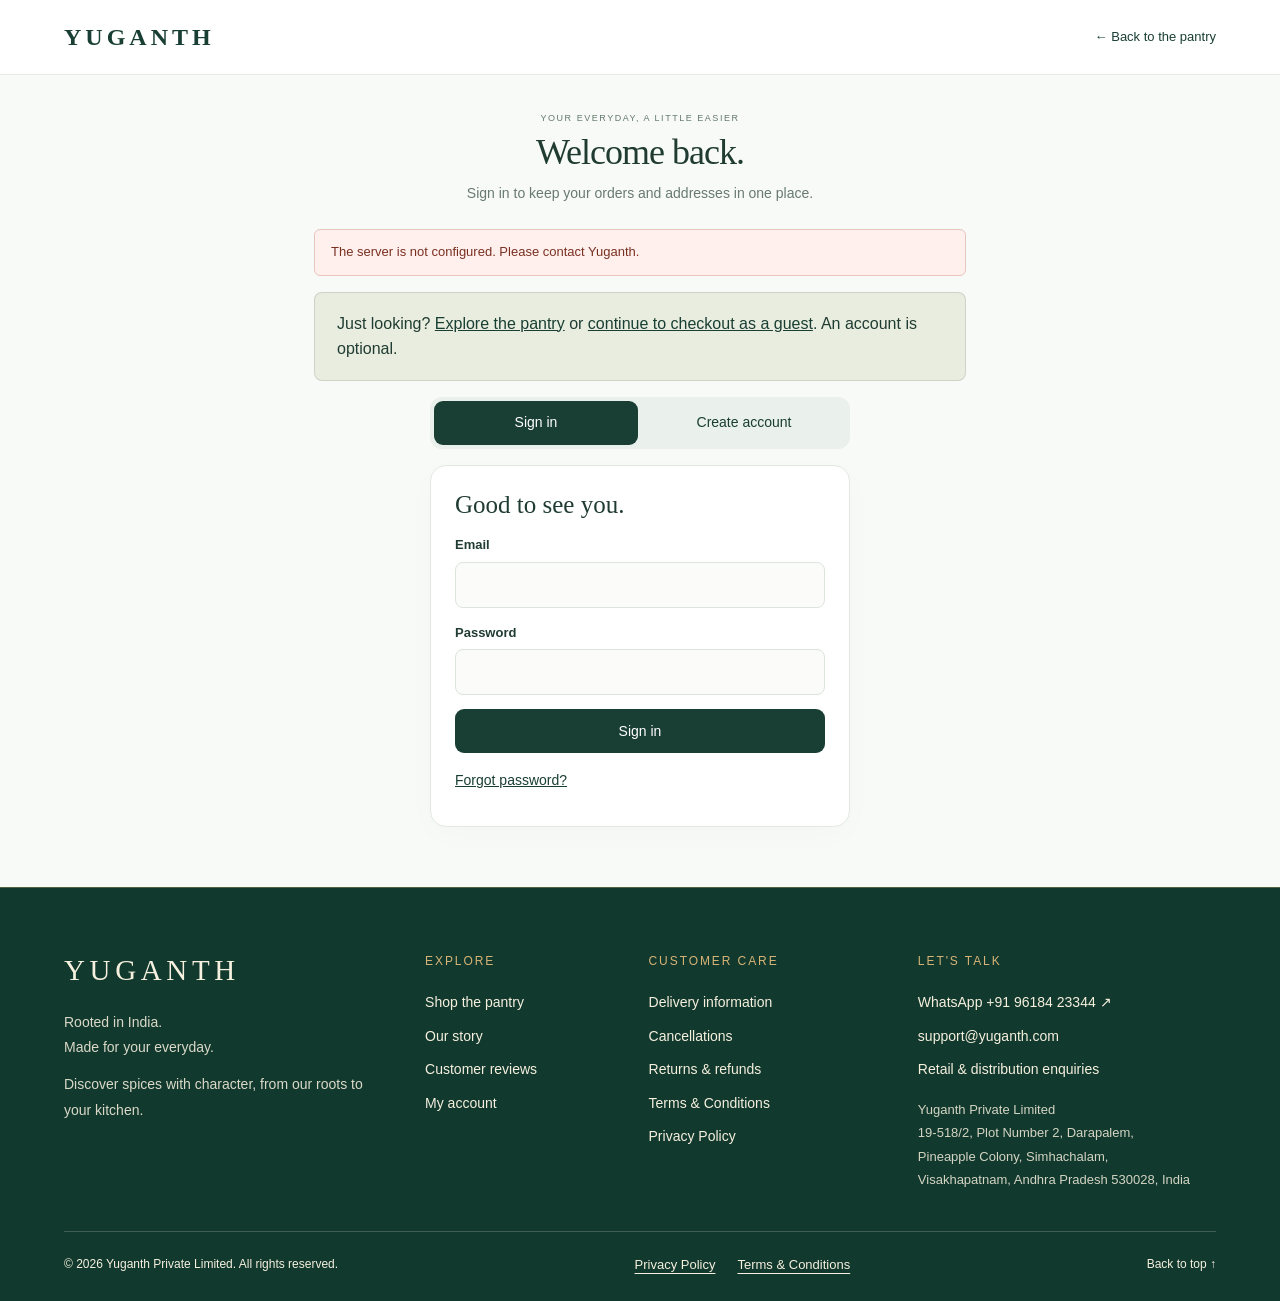
==== commit e2c0fb74: "Make footer styling self-contained and expose clear policy links" ====
--- a/public/account.html
+++ b/public/account.html
@@ -1,5 +1,34 @@
 <!doctype html>
-<html lang="en"><head><meta charset="utf-8"><meta name="viewport" content="width=device-width,initial-scale=1"><meta name="robots" content="noindex"><meta name="theme-color" content="#193e33"><title>Your account · Yuganth</title><link rel="stylesheet" href="assets/commerce.css?v=offers-profile-20261030"><link rel="stylesheet" href="assets/account.css?v=offers-profile-20261030"><link rel="stylesheet" href="assets/refinements.css?v=20261103"></head>
+<html lang="en"><head><meta charset="utf-8"><meta name="viewport" content="width=device-width,initial-scale=1"><meta name="robots" content="noindex"><meta name="theme-color" content="#193e33"><title>Your account · Yuganth</title><link rel="stylesheet" href="assets/commerce.css?v=offers-profile-20261030"><link rel="stylesheet" href="assets/account.css?v=offers-profile-20261030"><style id="yuganth-refinements">:root{--y-forest:#12392d;--y-cream:#f6f0df;--y-gold:#d6b477}
+.site-footer{display:block!important;width:100%;max-width:none!important;margin:0!important;padding:64px max(5vw,24px) 24px!important;background:var(--y-forest);color:var(--y-cream);border-top:1px solid #d6b47755;font:15px/1.75 Arial,sans-serif;text-align:left}
+.site-footer .footer-grid{display:grid;grid-template-columns:1.4fr .8fr 1fr 1.3fr;gap:40px;max-width:1320px;margin:auto}
+.site-footer h2{font:12px/1.5 Arial,sans-serif;letter-spacing:.16em;text-transform:uppercase;color:var(--y-gold);margin:0 0 20px}
+.site-footer a{display:block;color:inherit;text-decoration:none;margin:9px 0;font-size:14px;letter-spacing:0;text-transform:none;overflow-wrap:anywhere}
+.site-footer a:hover,.site-footer a:focus-visible{color:var(--y-gold);text-decoration:underline;text-underline-offset:5px}
+.site-footer .footer-wordmark{font:29px/1.3 Georgia,serif;letter-spacing:.16em;margin:0 0 20px}
+.site-footer p{font:14px/1.8 Arial,sans-serif;color:var(--y-cream);max-width:300px;margin:12px 0;opacity:.88}
+.site-footer address{font:13px/1.8 Arial,sans-serif;font-style:normal;opacity:.85;margin-top:16px}
+.site-footer .footer-bottom{display:flex;flex-direction:row;justify-content:space-between;gap:20px;flex-wrap:wrap;max-width:1320px;margin:40px auto 0;padding-top:22px;border-top:1px solid #f6f0df33;font:12px/1.7 Arial,sans-serif}
+.site-footer .footer-bottom a{font-size:12px;margin:0}.site-footer .footer-grid section{min-width:0}
+.guest-note{border:1px solid #12392d22;background:#e8eddf;padding:18px 22px;border-radius:8px}.checkout-account{flex-wrap:wrap}.checkout-account a{font-size:13px}
+.purchase-consent{display:flex!important;align-items:flex-start;gap:12px;margin:22px 0!important;font:14px/1.65 Arial,sans-serif!important;text-transform:none!important;letter-spacing:0!important}
+.purchase-consent input{width:19px!important;height:19px!important;min-height:19px!important;flex:0 0 19px;margin:4px 0 0!important;accent-color:var(--y-forest)}
+.purchase-consent a{text-decoration:underline}.order-confirmation{padding:24px;border:1px solid #b9c7b3;border-radius:8px;background:#eef1e5;margin-top:24px;overflow-wrap:anywhere}.order-confirmation h2{font:28px/1.2 Georgia,serif}.order-confirmation a{display:inline-block;margin:12px 18px 0 0}.order-confirmation .order-reference{font:13px/1.8 monospace;user-select:all}
+html{scroll-behavior:smooth;overflow-x:clip}a:focus-visible,button:focus-visible,input:focus-visible{outline:3px solid #bd9154;outline-offset:4px}
+.product-card img{transition:transform .45s ease,filter .45s ease}.product-card:hover img{transform:translateY(-6px) scale(1.025);filter:drop-shadow(0 18px 20px #12392d22)}
+.button,button{transition:background-color .2s ease,box-shadow .2s ease}.button:hover{box-shadow:0 8px 22px #102b211a}
+.soft-reveal{animation:soft-arrive .65s ease both}.soft-reveal.is-visible{animation:soft-arrive .65s ease both}@keyframes soft-arrive{from{opacity:.5;transform:translateY(12px)}to{opacity:1;transform:none}}
+.policy-page header{position:relative;overflow:hidden}.policy-page header:after{content:'';position:absolute;right:8%;top:-120px;width:320px;height:320px;border:1px solid #d6b47733;border-radius:50%;pointer-events:none}
+.policy-page .policy-title{padding:20px 0 30px;border-bottom:1px solid #d8d0be;margin-bottom:36px}.policy-page .policy-title h1{max-width:780px}.policy-page main{max-width:1320px}
+.policy-layout{display:grid;grid-template-columns:260px minmax(0,1fr);gap:64px;align-items:start}.policy-layout .toc{display:flex;flex-direction:column;position:sticky;top:24px;margin:0;padding:18px 0;gap:12px;max-height:85vh;overflow:auto;font-size:13px}.policy-content{min-width:0}.policy-content section:first-child h2{margin-top:0}.policy-content h2{padding-bottom:12px;border-bottom:1px solid #d6b47766}.policy-content p{font-size:17px;line-height:1.85}.policy-content .contact{border-left:3px solid #b18c50;padding:25px}.policy-page .meta{max-width:700px}
+@media(max-width:950px){.site-footer .footer-grid{grid-template-columns:1fr 1fr;gap:32px}.policy-layout{grid-template-columns:1fr;gap:32px}.policy-layout .toc{position:static;max-height:none;display:grid;grid-template-columns:1fr 1fr}}
+@media(max-width:560px){.site-footer{padding:44px 24px 24px!important}.site-footer .footer-grid{grid-template-columns:1fr;gap:28px}.site-footer h2{margin-bottom:10px}.site-footer p{max-width:none}.site-footer .footer-bottom{margin-top:28px;gap:10px}.policy-layout .toc{grid-template-columns:1fr}.policy-page .policy-title{padding-top:8px}.policy-content p{font-size:16px}}
+@media(prefers-reduced-motion:reduce){html{scroll-behavior:auto}*,*:before,*:after{animation:none!important;transition:none!important}.soft-reveal{opacity:1;transform:none}.product-card:hover img{transform:none}}
+@media print{.site-footer,.policy-layout .toc{display:none!important}.policy-layout{display:block}.policy-content p{font-size:11pt}.soft-reveal{animation:none;opacity:1;transform:none}}
+
+.embedded-account .site-footer{display:none!important}
+.site-footer .footer-legal{display:flex;flex-direction:row;flex-wrap:wrap;gap:10px 22px}.site-footer .footer-legal a{margin:0;font-size:13px;text-decoration:underline;text-underline-offset:4px}
+</style></head>
 <body id="top" class="commerce-page account-page">
 <header class="commerce-header"><a class="commerce-brand" href="index.html">YUGANTH</a><a href="index.html">← Back to the pantry</a></header>
 <main class="commerce-main"><div class="account-heading"><p class="account-eyebrow">YOUR EVERYDAY, A LITTLE EASIER</p><h1 id="accountTitle">Welcome back.</h1><p id="accountIntro">Sign in to keep your orders and addresses in one place.</p></div><p id="message" class="commerce-message" role="status" aria-live="polite"></p>
@@ -13,5 +42,5 @@
 <section class="account-card" id="ordersSection" role="tabpanel" aria-labelledby="ordersTab" hidden><div class="account-section-heading"><h2>Your orders</h2><a href="index.html#range" target="_top">Shop the pantry ↗</a></div><div id="orders"></div></section>
 <section class="account-card" id="addressesSection" role="tabpanel" aria-labelledby="addressesTab" hidden><div class="account-section-heading"><h2>Saved addresses</h2><button type="button" id="addAddress" class="quiet-button" aria-expanded="false" aria-controls="addressForm">+ Add address</button></div><div id="addresses"></div>
 <form id="addressForm" hidden><h3>Add a delivery address</h3><div class="form-grid"><div><label for="addressName">Recipient name *</label><input id="addressName" name="name" autocomplete="name" maxlength="120" required></div><div><label for="addressPhone">Mobile number *</label><div class="phone-input"><span aria-hidden="true">+91</span><input id="addressPhone" name="phone" type="tel" autocomplete="tel-national" inputmode="numeric" pattern="[6-9][0-9]{9}" minlength="10" maxlength="10" aria-describedby="phoneHelp" required></div></div></div><p id="phoneHelp" class="small">Required: a 10-digit Indian mobile number for delivery contact.</p><label for="addressLine1">House / flat and street *</label><input id="addressLine1" name="line1" autocomplete="address-line1" maxlength="200" required><label for="addressLine2">Area / landmark (optional)</label><input id="addressLine2" name="line2" autocomplete="address-line2" maxlength="200"><div class="form-grid"><div><label for="addressCity">City *</label><input id="addressCity" name="city" autocomplete="address-level2" maxlength="100" required></div><div><label for="addressState">State *</label><input id="addressState" name="state" autocomplete="address-level1" maxlength="100" required></div></div><label for="addressPincode">PIN code *</label><input id="addressPincode" name="pincode" autocomplete="postal-code" inputmode="numeric" pattern="[1-9][0-9]{5}" maxlength="6" required><div class="address-actions"><button>Save address</button><button type="button" id="cancelAddress" class="quiet-button">Cancel</button></div></form></section></section>
-</main><footer class="site-footer"><div class="footer-grid"><section><a class="footer-wordmark" href="index.html">YUGANTH</a><p>Rooted in India.<br>Made for your everyday.</p><p>Discover spices with character, from our roots to your kitchen.</p></section><section><h2>Explore</h2><a href="index.html#range">Shop the pantry</a><a href="index.html#roots">Our story</a><a href="index.html#reviews">Customer reviews</a><a href="account.html">My account</a></section><section><h2>Customer care</h2><a href="terms-and-conditions.html#section-6">Delivery information</a><a href="terms-and-conditions.html#section-7">Cancellations</a><a href="terms-and-conditions.html#section-8">Returns &amp; refunds</a><a href="terms-and-conditions.html">Terms &amp; Conditions</a><a href="privacy-policy.html">Privacy Policy</a></section><section><h2>Let's talk</h2><a href="https://wa.me/919618423344" target="_blank" rel="noopener">WhatsApp +91 96184 23344 ↗</a><a href="mailto:support@yuganth.com">support@yuganth.com</a><a href="mailto:business@yuganth.com">Retail &amp; distribution enquiries</a><address>Yuganth Private Limited<br>19-518/2, Plot Number 2, Darapalem,<br>Pineapple Colony, Simhachalam,<br>Visakhapatnam, Andhra Pradesh 530028, India</address></section></div><div class="footer-bottom"><span>© 2026 Yuganth Private Limited. All rights reserved.</span><span>ROOTS. FLAVOUR. EVERYDAY.</span><a href="#top">Back to top ↑</a></div></footer>
+</main><footer class="site-footer"><div class="footer-grid"><section><a class="footer-wordmark" href="index.html">YUGANTH</a><p>Rooted in India.<br>Made for your everyday.</p><p>Discover spices with character, from our roots to your kitchen.</p></section><section><h2>Explore</h2><a href="index.html#range">Shop the pantry</a><a href="index.html#roots">Our story</a><a href="index.html#reviews">Customer reviews</a><a href="account.html">My account</a></section><section><h2>Customer care</h2><a href="terms-and-conditions.html#section-6">Delivery information</a><a href="terms-and-conditions.html#section-7">Cancellations</a><a href="terms-and-conditions.html#section-8">Returns &amp; refunds</a><a href="terms-and-conditions.html">Terms &amp; Conditions</a><a href="privacy-policy.html">Privacy Policy</a></section><section><h2>Let's talk</h2><a href="https://wa.me/919618423344" target="_blank" rel="noopener">WhatsApp +91 96184 23344 ↗</a><a href="mailto:support@yuganth.com">support@yuganth.com</a><a href="mailto:business@yuganth.com">Retail &amp; distribution enquiries</a><address>Yuganth Private Limited<br>19-518/2, Plot Number 2, Darapalem,<br>Pineapple Colony, Simhachalam,<br>Visakhapatnam, Andhra Pradesh 530028, India</address></section></div><div class="footer-bottom"><span>© 2026 Yuganth Private Limited. All rights reserved.</span><nav class="footer-legal" aria-label="Legal policies"><a href="privacy-policy.html">Privacy Policy</a><a href="terms-and-conditions.html">Terms &amp; Conditions</a></nav><a href="#top">Back to top ↑</a></div></footer>
 <script src="assets/api.js?v=upload-feedback-20261029"></script><script src="assets/account.js?v=offers-profile-20261030"></script><script src="assets/refinements.js?v=20261103"></script></body></html>
